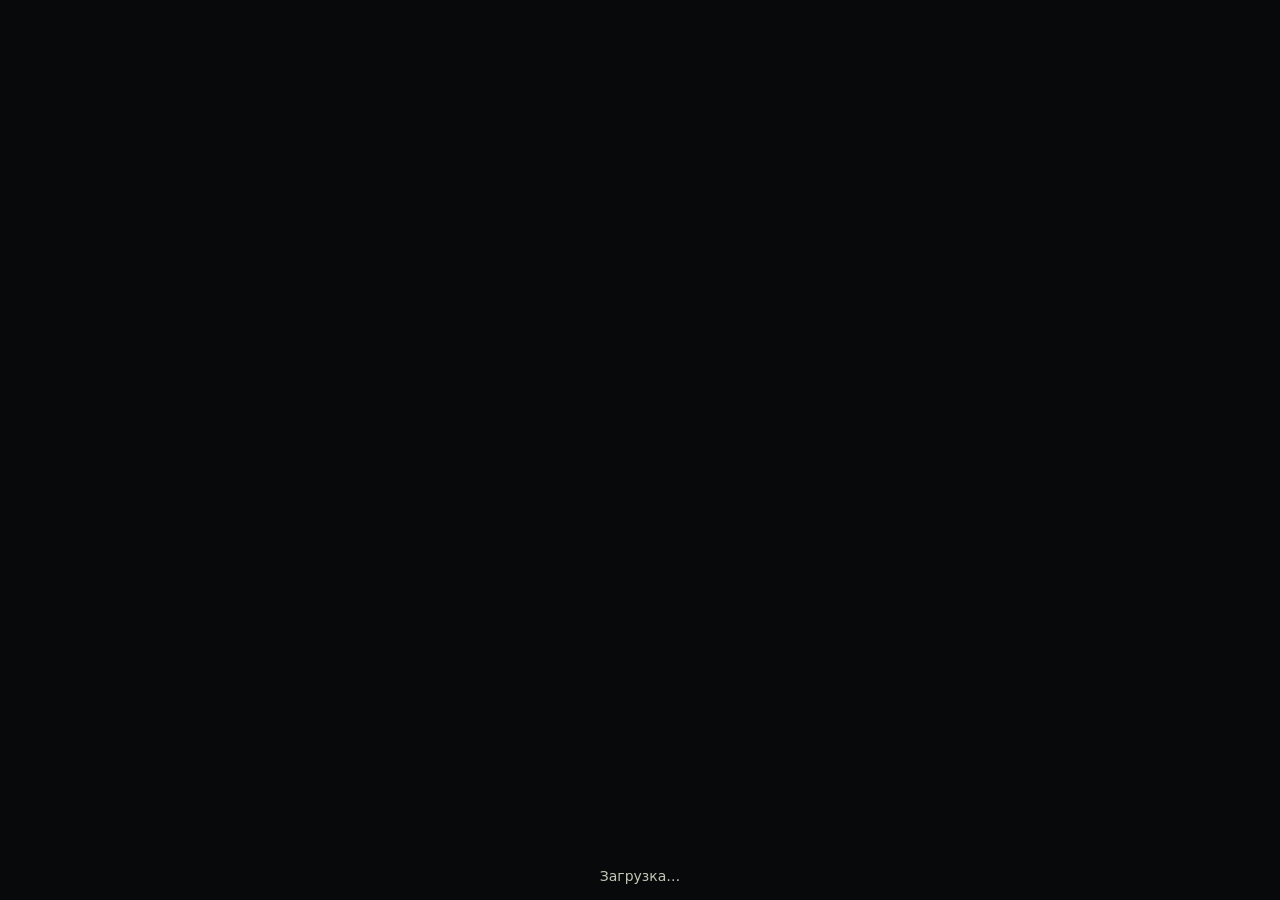
==== newcomen/index.html @ 41661c4d "Newcomen engine v8f408c6dc2 on Godot 4.7.2 Co-Authored-By: Claude Opus 5.5 <noreply@anthropic.com>" ====
<!doctype html>
<html lang="ru">
<head>
<meta charset="utf-8">
<meta name="viewport" content="width=device-width, initial-scale=1">
<title>Атмосферная паровая машина Ньюкомена</title>
<style>html,body{margin:0;height:100%;background:#08090b;overflow:hidden}canvas{display:block;width:100%;height:100%}
#status{position:fixed;inset:auto 0 16px;text-align:center;color:#c0c8b6;font:14px system-ui}</style>
</head>
<body>
<canvas id="canvas" tabindex="0"></canvas>
<div id="status">Загрузка…</div>
<script src="../engine/godot-4.7.2/index.js"></script>
<script>
const status = document.getElementById('status');
const engine = new Engine({
  executable: '../engine/godot-4.7.2/index',
  mainPack: 'v8f408c6dc2/newcomen.pck',
  canvasResizePolicy: 2,
  ensureCrossOriginIsolationHeaders: false,
  onProgress: (cur, total) => { status.textContent = total ? 'Загрузка ' + Math.round(cur / total * 100) + ' %' : 'Загрузка…'; },
});
engine.startGame().then(() => status.remove(), (err) => { status.textContent = 'Не удалось запустить: ' + err; });
</script>
</body>
</html>
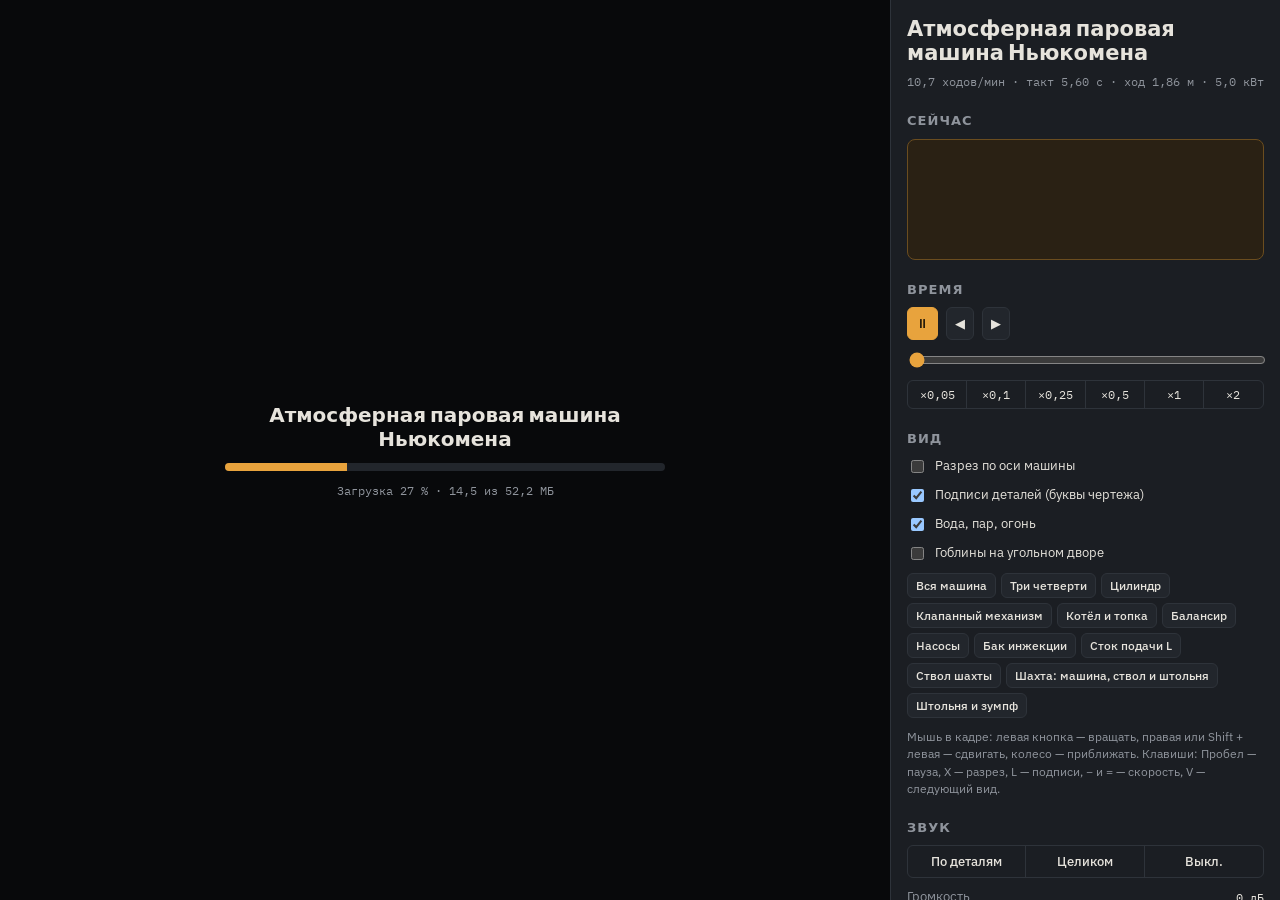
==== commit 3db18dce: "Newcomen engine v87b04d29a4: coal yard and mine, goblins on request Goblin stoker and miner (off by " ====
--- a/newcomen/index.html
+++ b/newcomen/index.html
@@ -4,23 +4,87 @@
 <meta charset="utf-8">
 <meta name="viewport" content="width=device-width, initial-scale=1">
 <title>Атмосферная паровая машина Ньюкомена</title>
-<style>html,body{margin:0;height:100%;background:#08090b;overflow:hidden}canvas{display:block;width:100%;height:100%}
-#status{position:fixed;inset:auto 0 16px;text-align:center;color:#c0c8b6;font:14px system-ui}</style>
+<link rel="preconnect" href="https://fonts.googleapis.com">
+<link rel="preconnect" href="https://fonts.gstatic.com" crossorigin>
+<link rel="stylesheet" href="https://fonts.googleapis.com/css2?family=IBM+Plex+Mono:wght@400;500&family=IBM+Plex+Sans+Condensed:wght@500;600&family=IBM+Plex+Sans:wght@400;500&display=swap">
+<link rel="stylesheet" href="v87b04d29a4/machine_panel.css">
+<style>
+:root { color-scheme: dark; --stage: #08090b; --panel: #1b1e23; --panel-2: #22262c; --line: #2e333a;
+  --text: #e6e3dc; --muted: #8f949c; --accent: #e8a33d; }
+html, body { margin: 0; height: 100%; background: var(--stage); color: var(--text); overflow: hidden; }
+.page { height: 100%; display: grid; grid-template-columns: minmax(0, 1fr) 390px; }
+.stage { position: relative; min-width: 0; min-height: 0; }
+#canvas { position: absolute; inset: 0; width: 100%; height: 100%; display: block; outline: none; touch-action: none; }
+.page > .machine-panel { border-left: 1px solid var(--line); }
+.load { position: absolute; inset: 0; display: grid; place-items: center; background: var(--stage); transition: opacity .4s; }
+.load.done { opacity: 0; pointer-events: none; }
+.load-box { width: min(440px, 80%); display: grid; gap: 12px; text-align: center; }
+.load-title { font: 600 20px/1.2 "IBM Plex Sans Condensed", system-ui, sans-serif; }
+.bar { height: 8px; border-radius: 4px; background: var(--panel-2); overflow: hidden; }
+.bar i { display: block; height: 100%; width: 0; background: var(--accent); transition: width .2s; }
+.load-text { font: 12px "IBM Plex Mono", ui-monospace, monospace; color: var(--muted); font-variant-numeric: tabular-nums; }
+@media (max-width: 760px) {
+  .page { grid-template-columns: minmax(0, 1fr); grid-template-rows: 58% 42%; }
+  .page > .machine-panel { border-left: 0; border-top: 1px solid var(--line); }
+}
+</style>
 </head>
 <body>
-<canvas id="canvas" tabindex="0"></canvas>
-<div id="status">Загрузка…</div>
+<div class="page">
+  <div class="stage" id="stage">
+    <canvas id="canvas" tabindex="0" aria-label="Атмосферная паровая машина Ньюкомена: интерактивная модель"></canvas>
+    <div class="load" id="load" role="status">
+      <div class="load-box">
+        <div class="load-title">Атмосферная паровая машина Ньюкомена</div>
+        <div class="bar"><i id="bar"></i></div>
+        <div class="load-text" id="load-text">Загрузка…</div>
+      </div>
+    </div>
+  </div>
+  <aside id="panel" aria-label="Расчёт машины"></aside>
+</div>
 <script src="../engine/godot-4.7.2/index.js"></script>
-<script>
-const status = document.getElementById('status');
+<script type="module">
+import { createMachinePanel } from './v87b04d29a4/machine_panel.js';
+const TOTAL = 54705578;
+const stage = document.getElementById('stage');
+const canvas = document.getElementById('canvas');
+const load = document.getElementById('load');
+const bar = document.getElementById('bar');
+const text = document.getElementById('load-text');
+const mb = b => (b / 1048576).toFixed(1).replace('.', ',');
+// The canvas fills the stage beside the panel; the engine follows the canvas (resize policy 0).
+const fit = () => {
+  const r = stage.getBoundingClientRect();
+  const k = Math.min(window.devicePixelRatio || 1, 2);
+  canvas.width = Math.max(1, Math.round(r.width * k));
+  canvas.height = Math.max(1, Math.round(r.height * k));
+};
+new ResizeObserver(fit).observe(stage);
+fit();
+const panel = createMachinePanel(document.getElementById('panel'), {
+  send: cmd => window.ggscapeMachineCommand?.(JSON.stringify(cmd)),
+  readState: () => { try { return JSON.parse(window.ggscapeMachineState || 'null'); } catch { return null; } },
+});
+fetch('v87b04d29a4/newcomen.json').then(r => r.json()).then(data => panel.setData(data));
+const show = (f, label) => { bar.style.width = (Math.min(f, 1) * 100).toFixed(1) + '%'; text.textContent = label; };
 const engine = new Engine({
   executable: '../engine/godot-4.7.2/index',
-  mainPack: 'v8f408c6dc2/newcomen.pck',
-  canvasResizePolicy: 2,
+  mainPack: 'v87b04d29a4/newcomen.pck',
+  canvasResizePolicy: 0,
   ensureCrossOriginIsolationHeaders: false,
-  onProgress: (cur, total) => { status.textContent = total ? 'Загрузка ' + Math.round(cur / total * 100) + ' %' : 'Загрузка…'; },
+  onProgress: (cur, total) => {
+    const all = total >= cur && total > 0 ? total : TOTAL;
+    const f = cur / all;
+    show(f, f < 0.999 ? `Загрузка ${Math.floor(f * 100)} % · ${mb(cur)} из ${mb(all)} МБ` : 'Запуск…');
+  },
 });
-engine.startGame().then(() => status.remove(), (err) => { status.textContent = 'Не удалось запустить: ' + err; });
+engine.startGame().then(() => {
+  show(1, 'Запуск…');
+  // The scene is up when it reports its state: then the bar goes.
+  const wait = () => window.ggscapeMachineState ? (load.classList.add('done'), canvas.focus()) : requestAnimationFrame(wait);
+  wait();
+}, err => { text.textContent = 'Не удалось запустить: ' + err; });
 </script>
 </body>
 </html>
--- a/newcomen/v87b04d29a4/machine_panel.css
+++ b/newcomen/v87b04d29a4/machine_panel.css
@@ -0,0 +1,58 @@
+/* The machine's panel (machine_panel.js): the editor's «Машины» and the published page. Everything is
+   under .machine-panel, so the panel looks the same on any page; colours fall back to the editor's. */
+.machine-panel {
+  --mp-panel: var(--panel, #1b1e23); --mp-panel-2: var(--panel-2, #22262c); --mp-line: var(--line, #2e333a);
+  --mp-text: var(--text, #e6e3dc); --mp-muted: var(--muted, #8f949c); --mp-accent: var(--accent, #e8a33d);
+  --mp-sans: var(--sans, "IBM Plex Sans", "Segoe UI", system-ui, sans-serif);
+  --mp-cond: var(--cond, "IBM Plex Sans Condensed", "Arial Narrow", system-ui, sans-serif);
+  --mp-mono: var(--mono, "IBM Plex Mono", ui-monospace, "SF Mono", Menlo, monospace);
+  background: var(--mp-panel); color: var(--mp-text); font: 14px/1.45 var(--mp-sans);
+  overflow-y: auto; padding: 16px; display: flex; flex-direction: column; gap: 22px; box-sizing: border-box; min-height: 0;
+}
+.machine-panel * { box-sizing: border-box; }
+.machine-panel section { display: grid; gap: 10px; }
+.machine-panel h1.mp-title { margin: 0; font: 600 21px/1.15 var(--mp-cond); }
+.machine-panel h2 { margin: 0; font: 600 13px/1.2 var(--mp-cond); letter-spacing: .08em; text-transform: uppercase; color: var(--mp-muted); }
+.machine-panel .mp-facts { font: 12px/1.4 var(--mp-mono); color: var(--mp-muted); font-variant-numeric: tabular-nums; }
+.machine-panel button, .machine-panel select { font: 500 13px var(--mp-sans); color: var(--mp-text); background: var(--mp-panel-2);
+  border: 1px solid var(--mp-line); border-radius: 6px; padding: 7px 8px; cursor: pointer; text-align: center; }
+.machine-panel select { text-align: left; width: 100%; }
+.machine-panel button:hover { border-color: #444a53; }
+.machine-panel button[aria-pressed="true"], .machine-panel .mp-accent { background: var(--mp-accent); color: #1b1407; border-color: var(--mp-accent); }
+.machine-panel button:focus-visible, .machine-panel input:focus-visible, .machine-panel select:focus-visible { outline: 2px solid var(--mp-accent); outline-offset: 2px; }
+.machine-panel input[type="range"] { width: 100%; accent-color: var(--mp-accent); }
+.machine-panel .mp-mono { font: 12px var(--mp-mono); font-variant-numeric: tabular-nums; }
+.machine-panel .mp-muted { color: var(--mp-muted); }
+.machine-panel .mp-row { display: flex; align-items: center; gap: 8px; flex-wrap: wrap; }
+.machine-panel .mp-transport { display: grid; grid-template-columns: auto 1fr; gap: 8px; align-items: center; }
+.machine-panel .mp-seg { display: grid; border: 1px solid var(--mp-line); border-radius: 6px; overflow: hidden; }
+.machine-panel .mp-seg button { border: 0; border-right: 1px solid var(--mp-line); border-radius: 0; background: transparent; }
+.machine-panel .mp-seg button:last-child { border-right: 0; }
+.machine-panel .mp-seg button[aria-pressed="true"] { background: var(--mp-accent); }
+.machine-panel .mp-speeds { grid-template-columns: repeat(6, 1fr); }
+.machine-panel .mp-speeds button { padding: 6px 2px; font: 12px var(--mp-mono); }
+.machine-panel .mp-sound { grid-template-columns: repeat(3, 1fr); }
+.machine-panel .mp-check { display: flex; align-items: center; gap: 8px; color: var(--mp-text); font-size: 13px; }
+.machine-panel .mp-slider { display: grid; grid-template-columns: 1fr auto; gap: 2px 10px; align-items: center; }
+.machine-panel .mp-slider label { color: var(--mp-muted); font-size: 13px; }
+.machine-panel .mp-slider input { grid-column: 1 / -1; }
+.machine-panel .mp-views { display: flex; flex-wrap: wrap; gap: 5px; }
+.machine-panel .mp-views button { font-size: 12px; padding: 4px 8px; }
+.machine-panel .mp-note { font-size: 12px; color: var(--mp-muted); margin: 0; }
+.machine-panel .mp-how p { margin: 0 0 6px; }
+.machine-panel .mp-phase { border: 1px solid #6b4d1f; background: #2a2114; color: #f0d2a0; border-radius: 8px; padding: 10px 12px; font-size: 13px; display: grid; }
+.machine-panel .mp-phase > * { grid-area: 1 / 1; }
+.machine-panel .mp-phase-size { visibility: hidden; }
+.machine-panel .mp-phase b { font: 600 14px var(--mp-cond); letter-spacing: .04em; text-transform: uppercase; color: var(--mp-accent); }
+.machine-panel .mp-phase p { margin: 4px 0 0; }
+.machine-panel .mp-dl { margin: 0; display: grid; grid-template-columns: auto 1fr; gap: 4px 12px; font-size: 13px; }
+.machine-panel .mp-dl dt { color: var(--mp-muted); }
+.machine-panel .mp-dl dd { margin: 0; font: 12px var(--mp-mono); font-variant-numeric: tabular-nums; overflow-wrap: anywhere; }
+.machine-panel .mp-pipes { width: 100%; border-collapse: collapse; }
+.machine-panel .mp-pipes td { padding: 4px 6px; border-bottom: 1px solid var(--mp-line); vertical-align: top; font-size: 12px; }
+.machine-panel .mp-pipes thead td { color: var(--mp-muted); font: 600 11px var(--mp-cond); letter-spacing: .06em; text-transform: uppercase; }
+.machine-panel .mp-pipes td:nth-child(n+2) { font: 12px var(--mp-mono); text-align: right; white-space: nowrap; }
+.machine-panel .mp-pipes td:last-child { color: var(--mp-muted); }
+.machine-panel .mp-pipes tr.on td:first-child { box-shadow: inset 3px 0 0 #3ccb8c; padding-left: 8px; }
+.machine-panel .mp-chart, .machine-panel .mp-pv { width: 100%; height: auto; border: 1px solid var(--mp-line); border-radius: 6px; display: block; }
+.machine-panel .mp-chart { cursor: pointer; }
